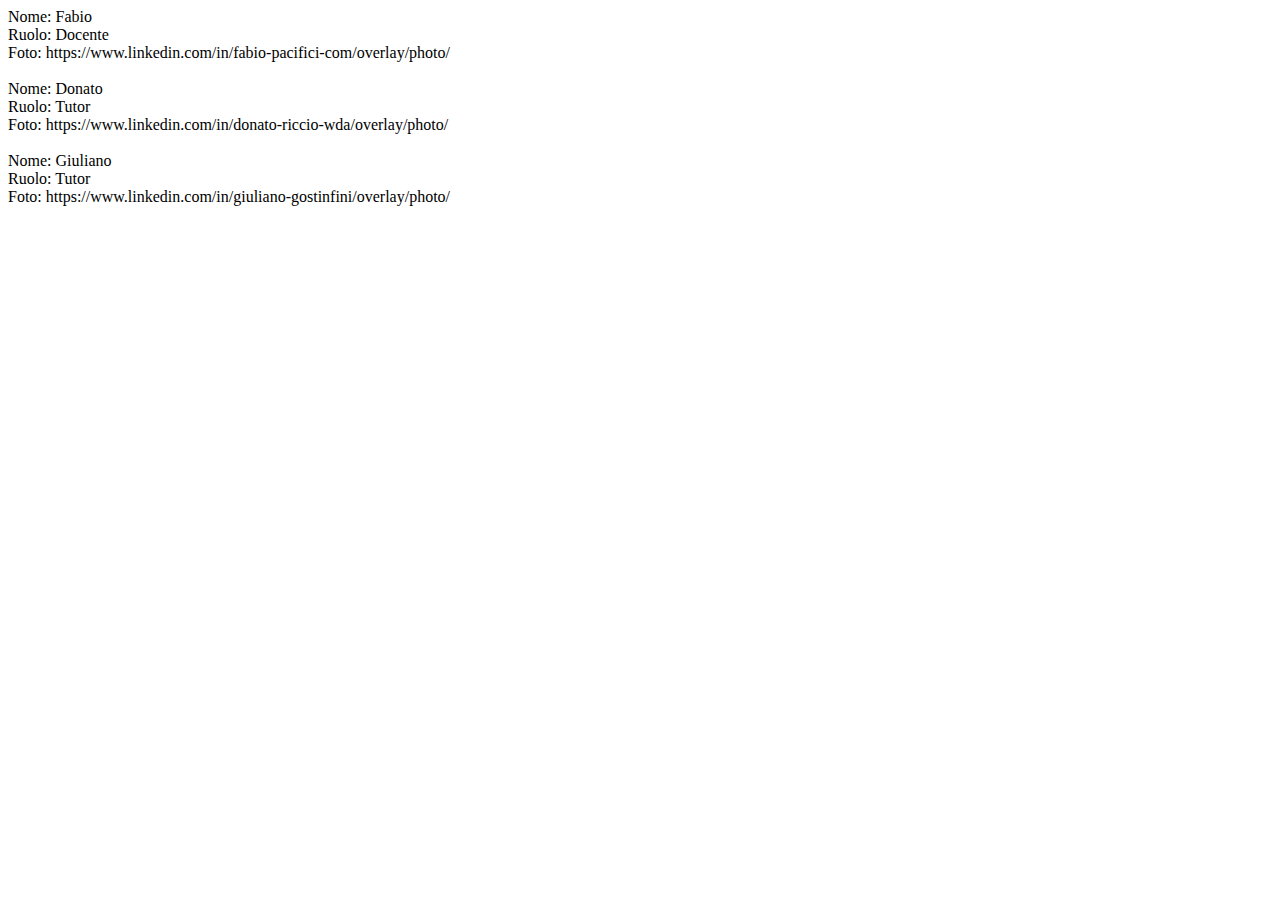
==== bonus/index.html @ a4089d5d "Add bonus folder" ====
<!DOCTYPE html>
<html lang="it">
<head>
  <meta charset="UTF-8">
  <meta http-equiv="X-UA-Compatible" content="IE=edge">
  <meta name="viewport" content="width=device-width, initial-scale=1.0">
  <title>Our team</title>
  <script src="./js/main.js" defer></script>
</head>
<body>
  <div class="container">
    <div class="row">
      <div class="col"></div>
    </div>
  </div>
</body>
</html>
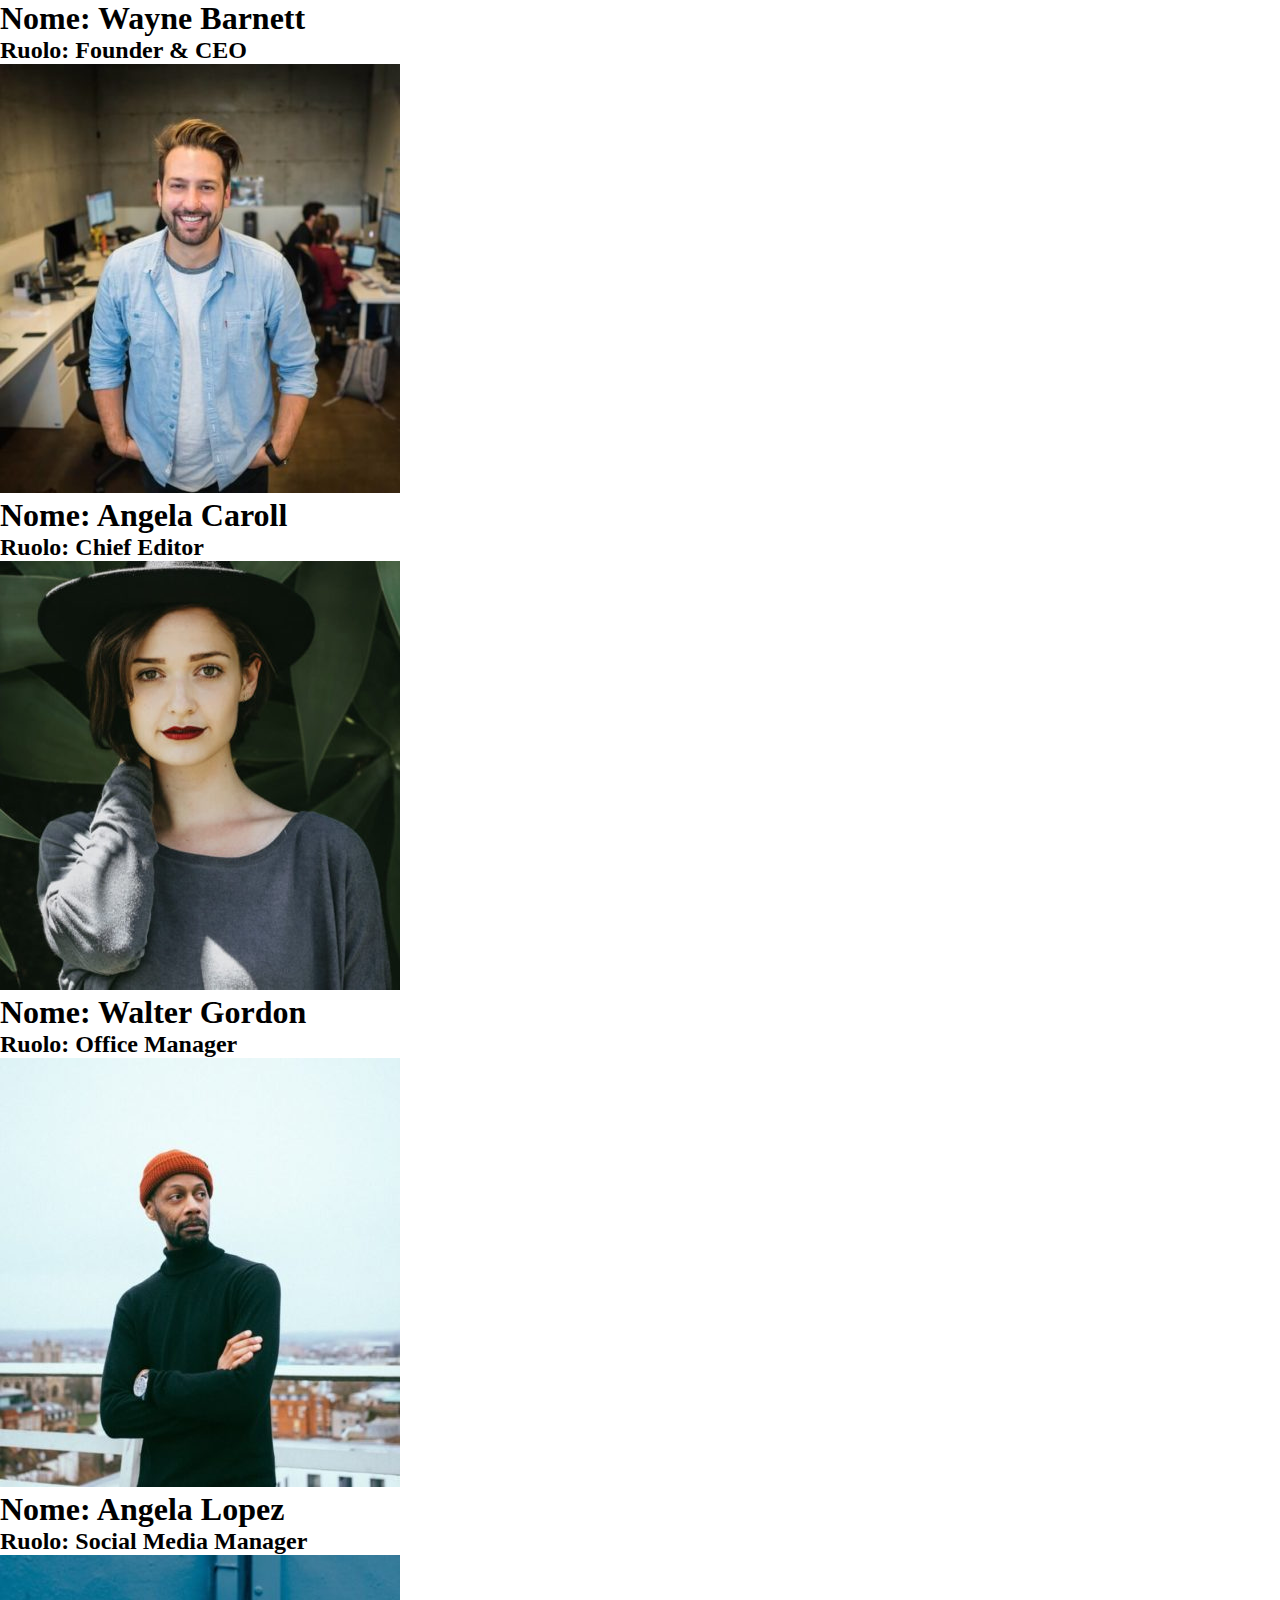
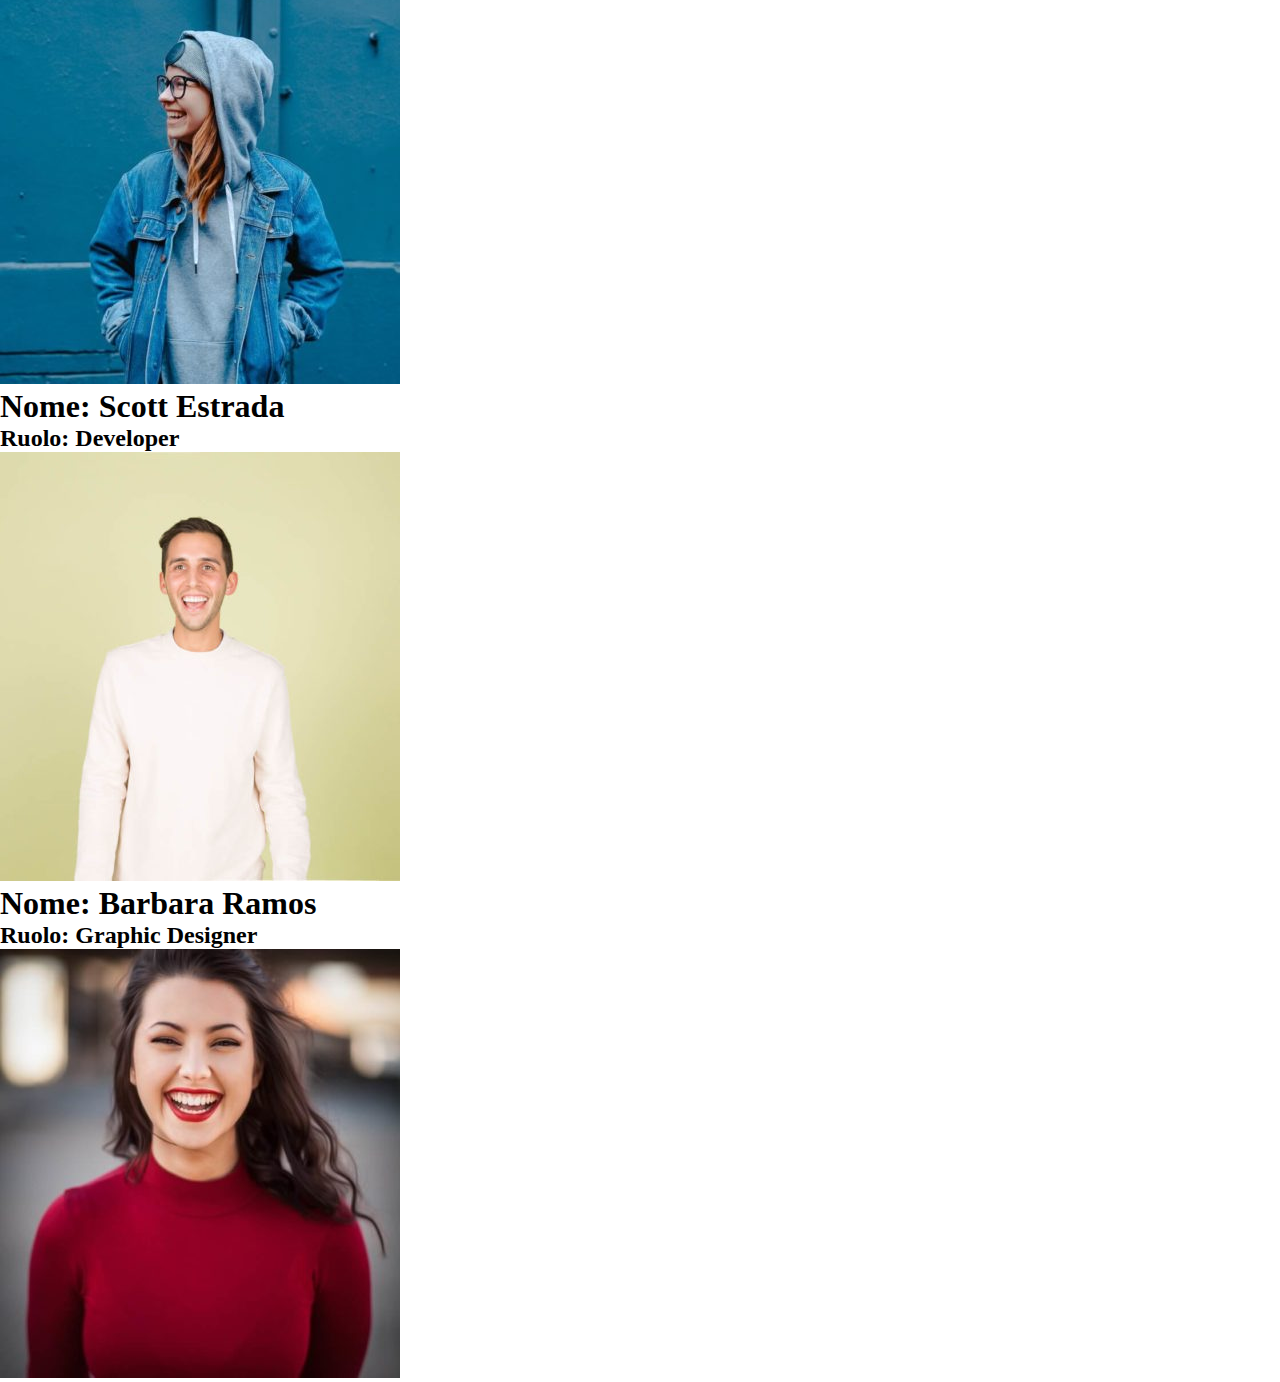
==== commit b5985515: "Add bonus 2(add css and prit img on page)" ====
--- a/bonus/index.html
+++ b/bonus/index.html
@@ -5,7 +5,8 @@
   <meta http-equiv="X-UA-Compatible" content="IE=edge">
   <meta name="viewport" content="width=device-width, initial-scale=1.0">
   <title>Our team</title>
-  <script src="./js/main.js" defer></script>
+  <link rel="stylesheet" href="../assets/css/style.css">
+  <script src="../bonus/js/main.js" defer></script>
 </head>
 <body>
   <div class="container">
--- a/assets/css/style.css
+++ b/assets/css/style.css
@@ -0,0 +1,10 @@
+/* Css reset */
+* {
+  margin: 0;
+  padding: 0;
+  box-sizing: border-box;
+}
+
+img {
+  max-width: 100%;
+}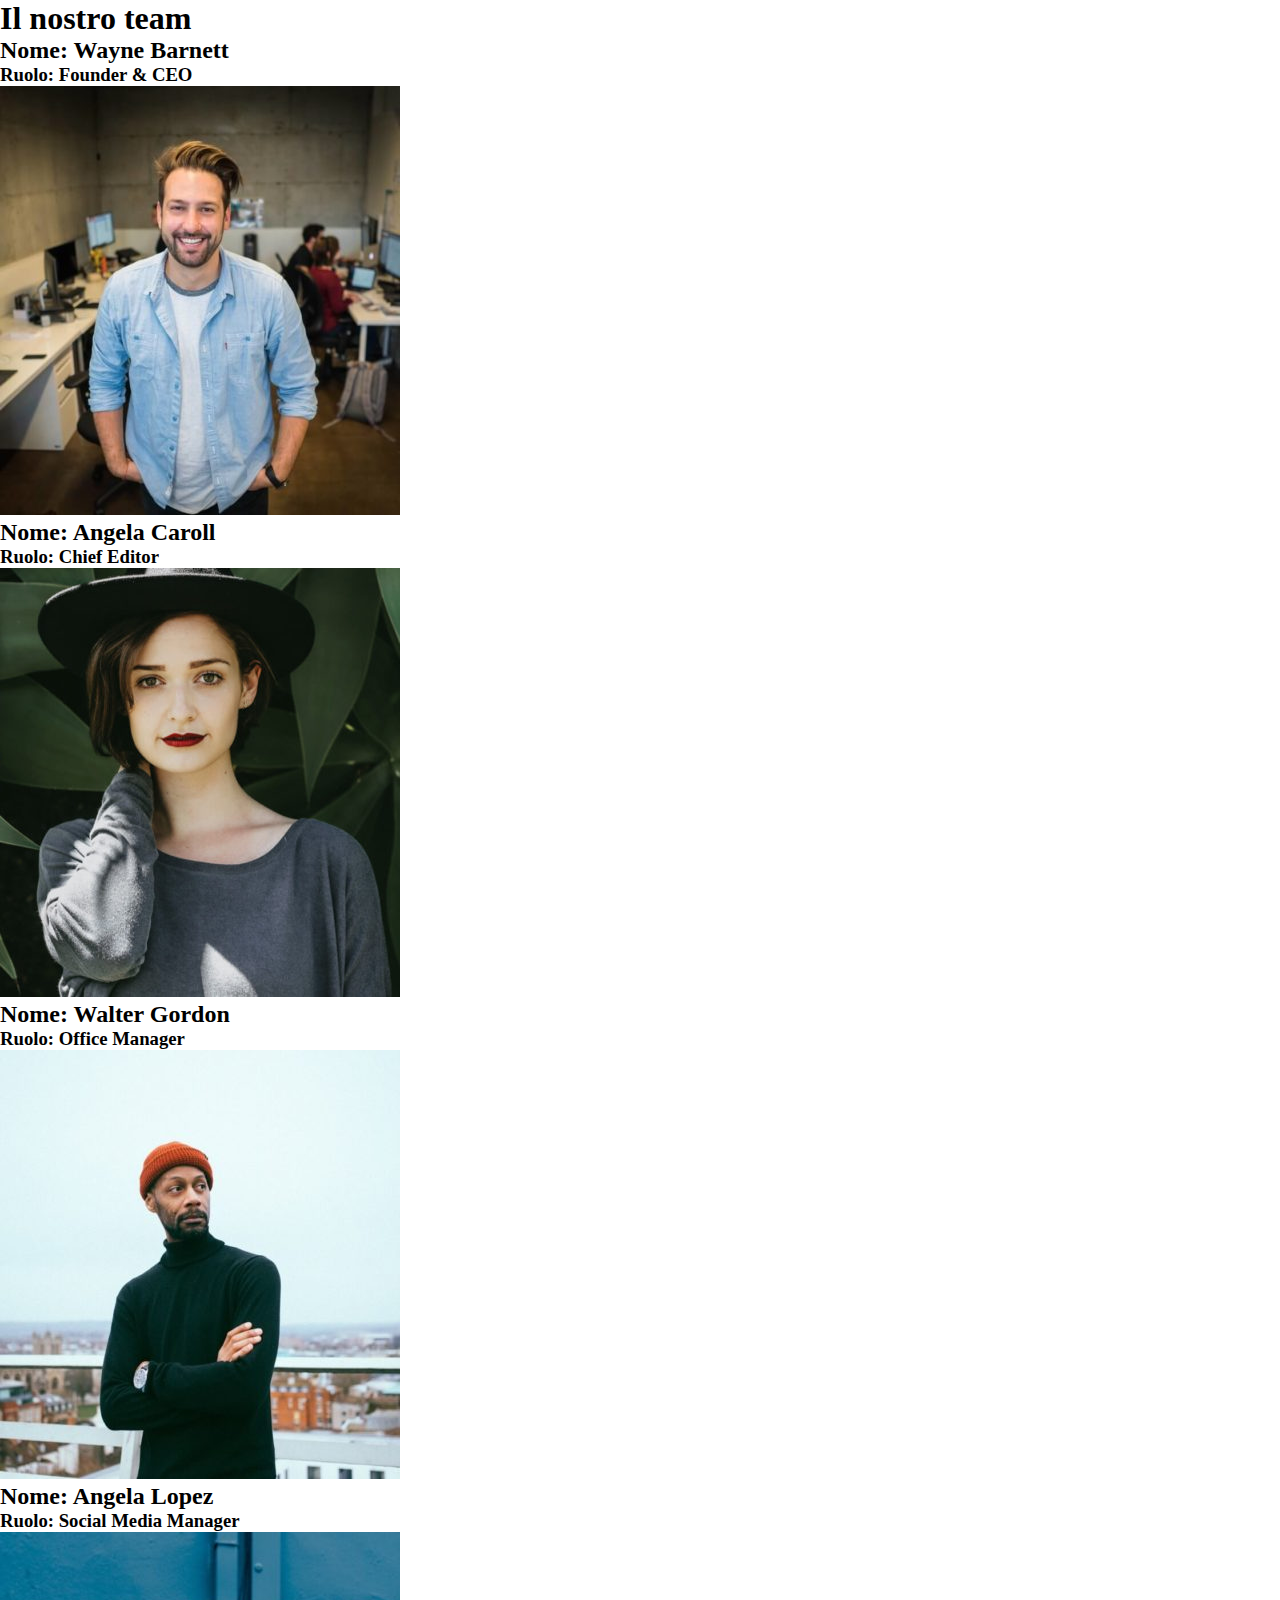
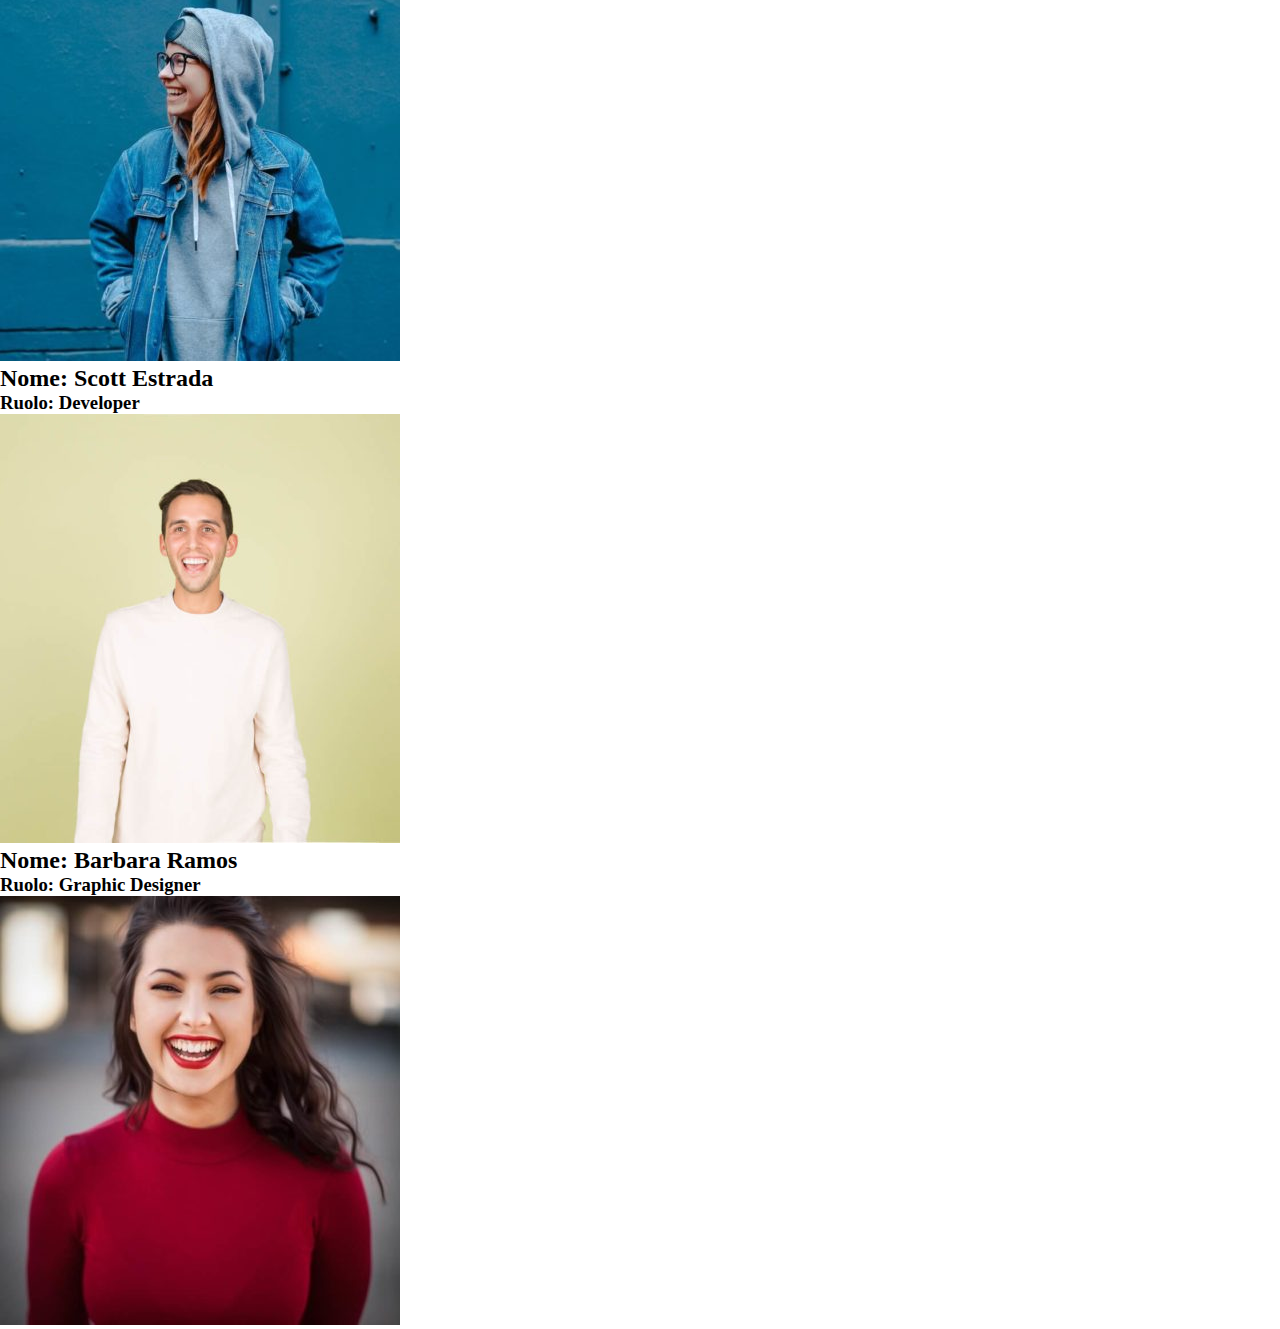
==== commit d2b81231: "add h1 and change h1 to h2" ====
--- a/bonus/index.html
+++ b/bonus/index.html
@@ -10,8 +10,9 @@
 </head>
 <body>
   <div class="container">
+    <h1>Il nostro team</h1>
     <div class="row">
-      <div class="col"></div>
+      <div class="col-3"></div>
     </div>
   </div>
 </body>
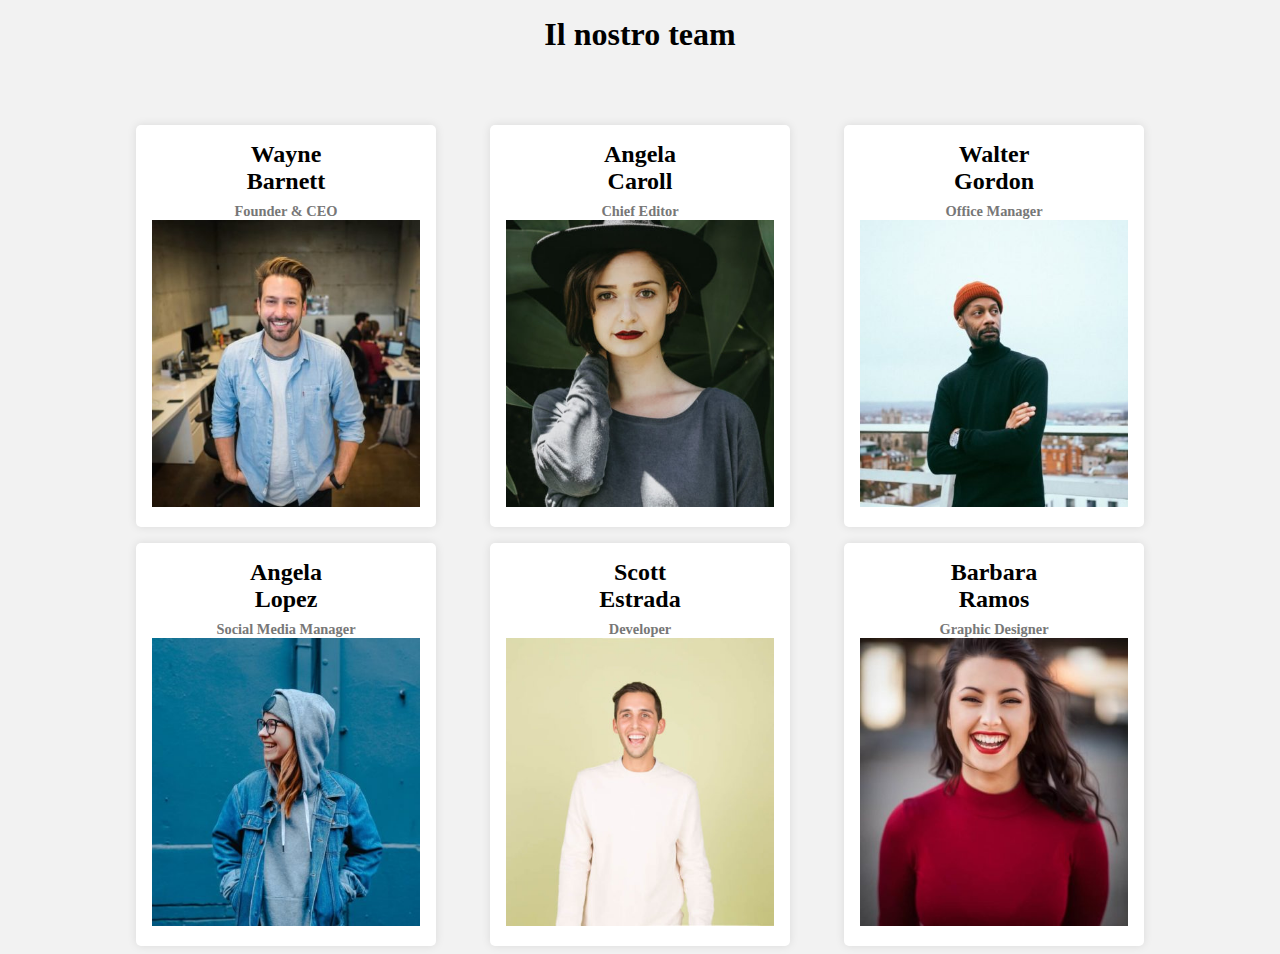
==== commit b0d08247: "Add responsive" ====
--- a/bonus/index.html
+++ b/bonus/index.html
@@ -9,11 +9,25 @@
   <script src="../bonus/js/main.js" defer></script>
 </head>
 <body>
+
   <div class="container">
+
     <h1>Il nostro team</h1>
+
     <div class="row">
-      <div class="col-3"></div>
+      <div class="col"></div>
+      <div class="col"></div>
     </div>
-  </div>
+    
+    <div class="row">
+      <div class="col"></div>
+      <div class="col"></div>
+    </div>
+    
+    <div class="row">
+      <div class="col"></div>
+      <div class="col"></div>
+    </div>
+
 </body>
 </html>--- a/assets/css/style.css
+++ b/assets/css/style.css
@@ -1,3 +1,10 @@
+:root {
+  --body: #f2f2f2;
+  --box-shadow: #0000001a;
+  --card: #777;
+  --light: #ffffff;
+}
+
 /* Css reset */
 * {
   margin: 0;
@@ -5,6 +12,67 @@
   box-sizing: border-box;
 }
 
+body {
+  background-color: var(--body);
+}
+
+h1 {
+  text-align: center;
+  margin: 1rem;
+}
+
 img {
   max-width: 100%;
+}
+
+.container {
+  width: 80%;
+  max-width: 1152px;
+  margin: auto;
+}
+
+.row {
+  display: flex;
+  flex-wrap: wrap;
+  justify-content: center;
+}
+
+.col {
+  width: 100%;
+  max-width: 300px;
+  margin: 0.5rem;
+}
+
+.card {
+  background-color: var(--light);
+  box-shadow: 0 0 10px var(--box-shadow);
+  border-radius: 5px;
+  padding: 1rem;
+  text-align: center;
+}
+
+.card h2 {
+  font-size: 1.5rem;
+  margin-bottom: 0.5rem;
+}
+
+.card h3 {
+  font-size: 0.9rem;
+  color: var(--card);
+}
+
+/* Utilizzo delle media query per il CSS responsive */
+
+/* Tablet */
+@media screen and (min-width: 576px) {
+  .row {
+    justify-content: space-between;
+  }
+}
+
+/* Desktop */
+@media screen and (min-width: 992px) {
+  .col {
+    width: calc((100% / 3) - 1rem);
+  }
 }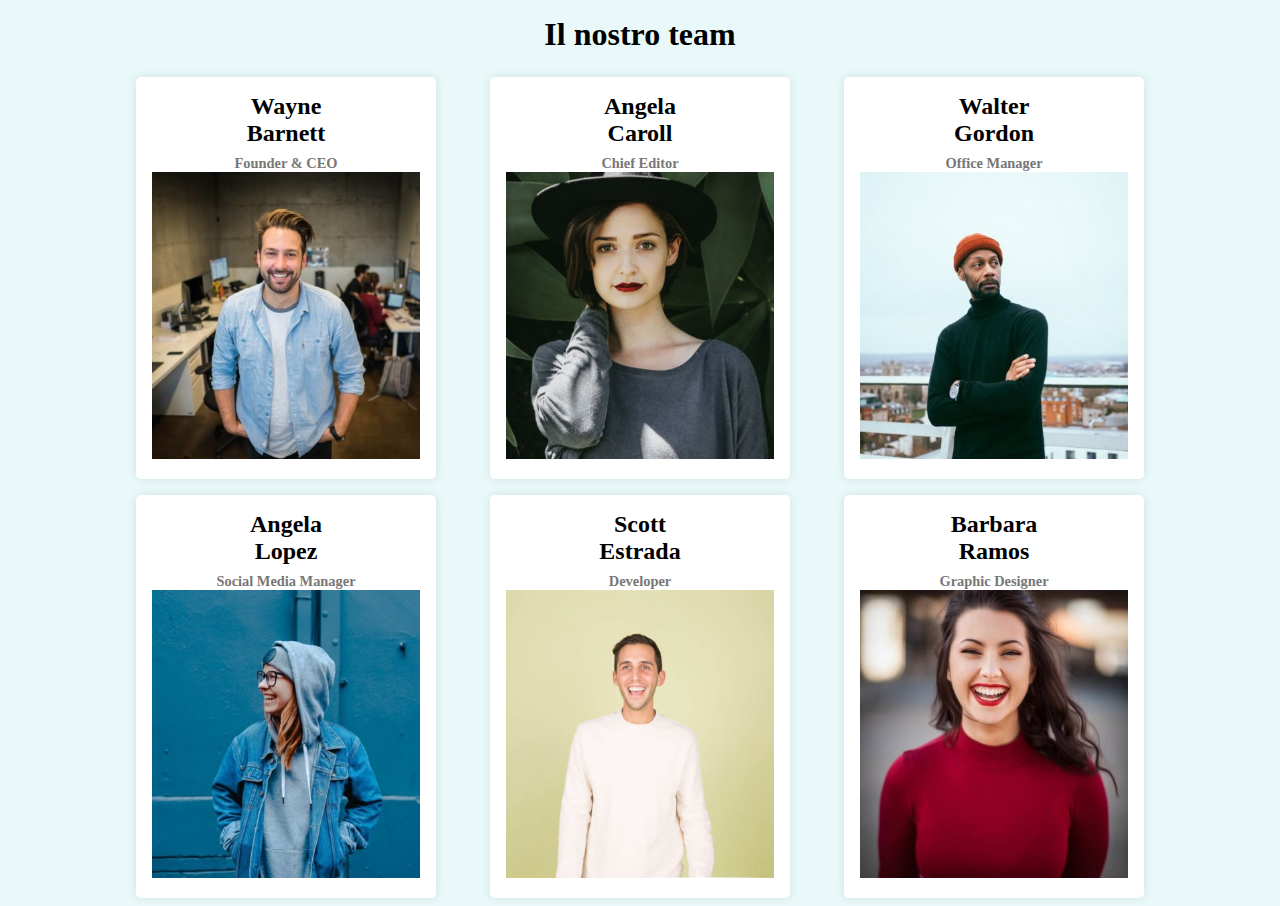
==== commit d677ca86: "refactoring delette code html and js" ====
--- a/bonus/index.html
+++ b/bonus/index.html
@@ -13,21 +13,8 @@
   <div class="container">
 
     <h1>Il nostro team</h1>
-
-    <div class="row">
-      <div class="col"></div>
-      <div class="col"></div>
-    </div>
     
-    <div class="row">
-      <div class="col"></div>
-      <div class="col"></div>
-    </div>
-    
-    <div class="row">
-      <div class="col"></div>
-      <div class="col"></div>
-    </div>
+</div>
 
 </body>
 </html>--- a/assets/css/style.css
+++ b/assets/css/style.css
@@ -1,5 +1,5 @@
 :root {
-  --body: #f2f2f2;
+  --body: #e9f9f9;
   --box-shadow: #0000001a;
   --card: #777;
   --light: #ffffff;
